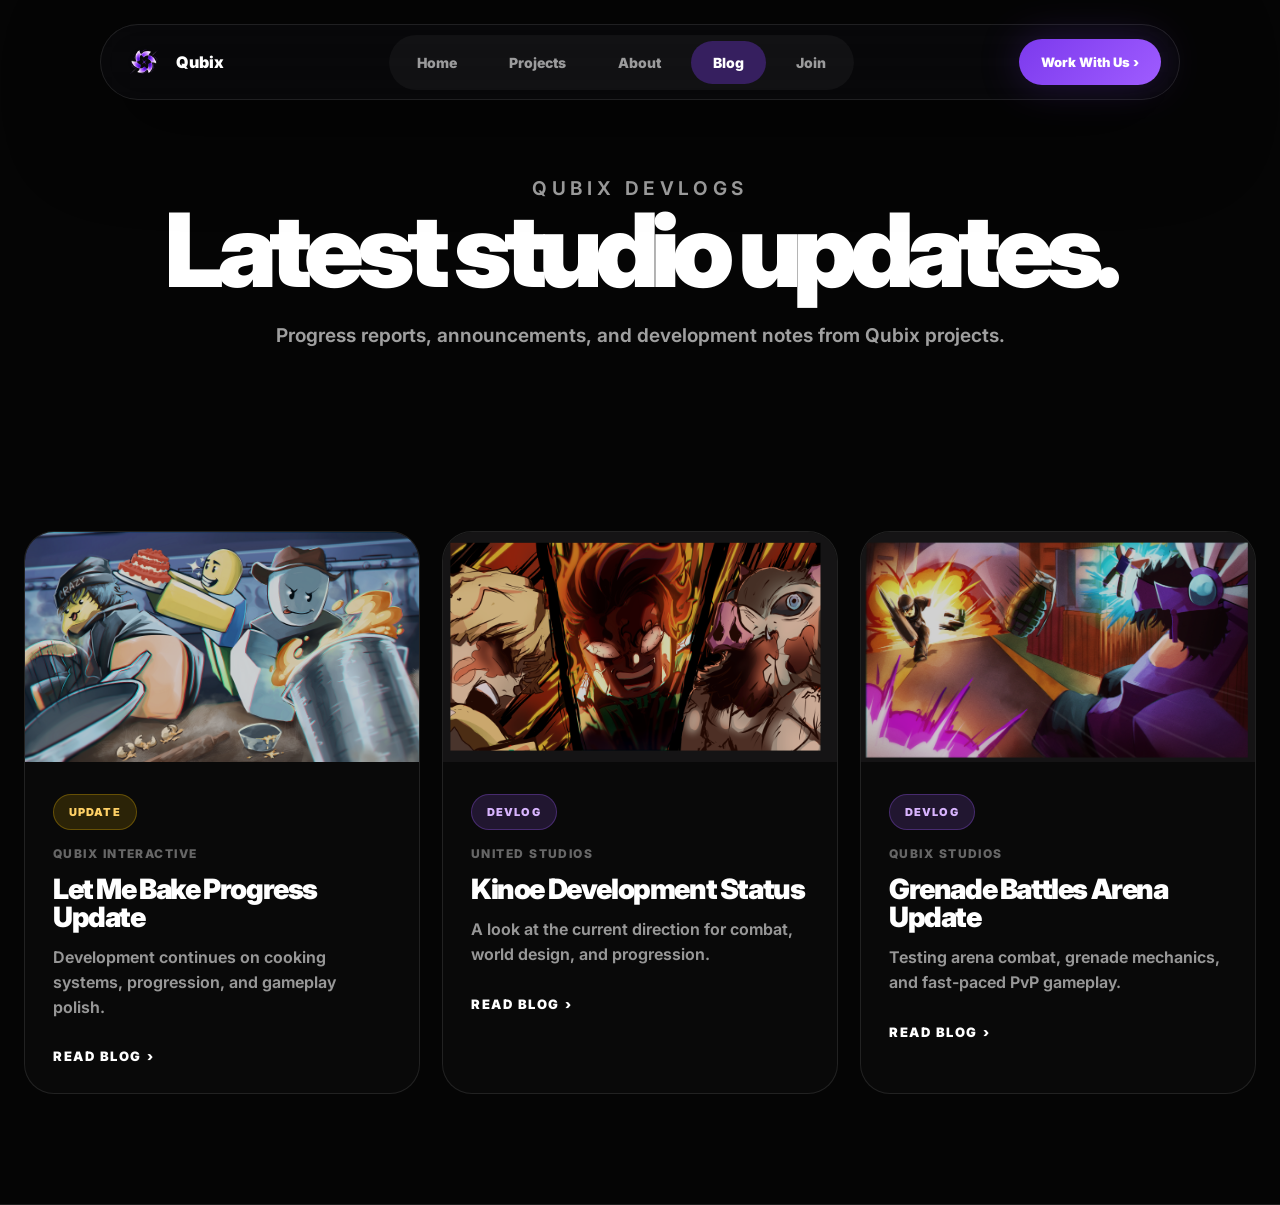
==== blogs.html @ 81e74e98 "Qubix Website Update" ====
<!DOCTYPE html>
<html lang="en">
<head>
  <meta charset="UTF-8" />
  <meta name="viewport" content="width=device-width, initial-scale=1.0" />
  <title>Qubix | Blog</title>

  <link rel="preconnect" href="https://fonts.googleapis.com">
  <link rel="preconnect" href="https://fonts.gstatic.com" crossorigin>
  <link href="https://fonts.googleapis.com/css2?family=Inter:wght@500;600;700;800;900&display=swap" rel="stylesheet">

  <link rel="stylesheet" href="style.css">
</head>

<body>

<nav class="nav">
  <a class="brand" href="/">
    <img src="assets/logo.png" alt="Qubix Logo">
    <span>Qubix</span>
  </a>

  <div class="nav-links">
    <a href="/">Home</a>
    <a href="/projects">Projects</a>
    <a href="/#about">About</a>
    <a class="active" href="/blog">Blog</a>
    <a href="/#join">Join</a>
  </div>

  <a class="nav-btn" href="/#join">Work With Us ›</a>
</nav>

<main class="blog-page">
  <section class="blog-hero-page">
    <p class="eyebrow">QUBIX DEVLOGS</p>
    <h1>Latest studio updates.</h1>
    <p>Progress reports, announcements, and development notes from Qubix projects.</p>
  </section>

  <section class="blog-section">
    <div class="container">
      <div class="blog-grid">

        <article class="blog-card">
          <img src="assets/letmebake.png" alt="Let Me Bake Update">
          <div class="blog-content">
            <span class="blog-tag update">Update</span>
            <small>Qubix Interactive</small>
            <h3>Let Me Bake Progress Update</h3>
            <p>Development continues on cooking systems, progression, and gameplay polish.</p>
            <a href="/Blogs/letmebakeblog.html">Read Blog ›</a>
          </div>
        </article>

        <article class="blog-card">
          <img src="assets/kinoe.png" alt="Kinoe Update">
          <div class="blog-content">
            <span class="blog-tag">Devlog</span>
            <small>United Studios</small>
            <h3>Kinoe Development Status</h3>
            <p>A look at the current direction for combat, world design, and progression.</p>
            <a href="/Blogs/kinoeblog.html">Read Blog ›</a>
          </div>
        </article>

        <article class="blog-card">
          <img src="assets/grenade.png" alt="Grenade Battles Update">
          <div class="blog-content">
            <span class="blog-tag">Devlog</span>
            <small>Qubix Studios</small>
            <h3>Grenade Battles Arena Update</h3>
            <p>Testing arena combat, grenade mechanics, and fast-paced PvP gameplay.</p>
            <a href="/Blogs/grenadebattlesblog.html">Read Blog ›</a>
          </div>
        </article>

      </div>
    </div>
  </section>
</main>

</body>
</html>
---- style.css ----
* {
  margin: 0;
  padding: 0;
  box-sizing: border-box;
}

html {
  scroll-behavior: smooth;
}

:root {
  --bg: #050505;
  --card: #101014;
  --purple: #7c3aed;
  --purple2: #9f5cff;
  --yellow: #ffd166;
  --text: #ffffff;
  --muted: rgba(255,255,255,.62);
  --line: rgba(255,255,255,.1);
}

body {
  font-family: "Inter", sans-serif;
  background: #050505;
  color: var(--text);
  overflow-x: hidden;
}

a {
  color: inherit;
  text-decoration: none;
}

.container {
  width: min(1240px, calc(100% - 48px));
  margin: 0 auto;
}

.dev-pill {
  position: fixed;
  top: 24px;
  left: 24px;
  z-index: 999;
  padding: 10px 18px;
  border-radius: 999px;
  background: rgba(255, 209, 102, .12);
  border: 1px solid rgba(255, 209, 102, .35);
  color: var(--yellow);
  font-size: 13px;
  font-weight: 900;
  backdrop-filter: blur(18px);
}

.nav {
  position: fixed;
  top: 24px;
  left: 50%;
  transform: translateX(-50%);
  width: min(1080px, calc(100% - 36px));
  height: 76px;
  z-index: 100;
  padding: 0 18px 0 22px;
  border-radius: 999px;
  border: 1px solid var(--line);
  background: rgba(10,10,12,.78);
  backdrop-filter: blur(24px);
  box-shadow: 0 24px 90px rgba(0,0,0,.55);
  display: flex;
  align-items: center;
  justify-content: space-between;
}

.brand,
.footer-brand {
  display: flex;
  align-items: center;
  gap: 11px;
  font-weight: 950;
}

.brand img,
.footer-brand img {
  width: 42px;
  height: 42px;
  object-fit: contain;
}

.nav-links {
  display: flex;
  gap: 8px;
  padding: 6px;
  border-radius: 999px;
  background: rgba(255,255,255,.04);
}

.nav-links a {
  padding: 13px 22px;
  border-radius: 999px;
  color: rgba(255,255,255,.58);
  font-size: 14px;
  font-weight: 850;
}

.nav-links a:hover,
.nav-links a.active {
  color: white;
  background: rgba(124,58,237,.35);
}

.nav-btn,
.btn.primary {
  background: linear-gradient(135deg, var(--purple), var(--purple2));
  box-shadow: 0 0 40px rgba(124,58,237,.25);
}

.nav-btn {
  height: 46px;
  padding: 0 22px;
  border-radius: 999px;
  display: inline-flex;
  align-items: center;
  font-size: 13px;
  font-weight: 950;
}

.btn {
  height: 56px;
  padding: 0 30px;
  border-radius: 999px;
  display: inline-flex;
  align-items: center;
  justify-content: center;
  font-size: 14px;
  font-weight: 950;
}

.btn.secondary {
  border: 1px solid var(--line);
  background: rgba(255,255,255,.045);
}

.hero {
  position: relative;
  min-height: 100vh;
  display: flex;
  align-items: center;
  text-align: center;
  overflow: hidden;
  border-bottom: 1px solid var(--line);
}

.hero-bg {
  position: absolute;
  inset: 0;
  background-image: url("assets/Thumbnail.png");
  background-size: cover;
  background-position: center;
  opacity: .22;
}

.hero::after {
  content: "";
  position: absolute;
  inset: 0;
  background:
    linear-gradient(rgba(5,5,5,.72), rgba(5,5,5,.96)),
    radial-gradient(circle at center, rgba(124,58,237,.16), transparent 45%);
}

.hero-inner {
  position: relative;
  z-index: 2;
  padding-top: 105px;
}

.eyebrow {
  color: rgba(255,255,255,.66);
  font-size: 13px;
  font-weight: 950;
  letter-spacing: .24em;
  text-transform: uppercase;
  margin-bottom: 18px;
}

.hero h1 {
  max-width: 1120px;
  margin: 0 auto;
  font-size: clamp(54px, 8vw, 118px);
  line-height: .9;
  letter-spacing: -.065em;
  font-weight: 950;
  text-transform: uppercase;
}

.hero-text {
  margin: 24px auto 0;
  max-width: 820px;
  color: rgba(255,255,255,.72);
  font-size: 20px;
  line-height: 1.55;
  font-weight: 650;
}

.hero-actions {
  margin-top: 34px;
  display: flex;
  justify-content: center;
  gap: 14px;
}

.stats {
  margin: 52px auto 0;
  display: grid;
  grid-template-columns: repeat(3, 1fr);
  gap: 18px;
  max-width: 880px;
}

.stats div {
  padding: 30px 28px;
  border-radius: 18px;
  background: rgba(255,255,255,.08);
  border: 1px solid rgba(255,255,255,.1);
  backdrop-filter: blur(18px);
}

.stats strong {
  display: block;
  font-size: 42px;
  font-weight: 950;
}

.stats span {
  display: block;
  margin-top: 10px;
  text-transform: uppercase;
  font-size: 12px;
  letter-spacing: .06em;
  color: rgba(255,255,255,.62);
  font-weight: 850;
}

.projects-section,
.about-section,
.services-section,
.blog-section,
.join-section {
  padding: 110px 0;
  background: #050505;
  border-bottom: 1px solid var(--line);
}

.section-head {
  max-width: 860px;
  margin-bottom: 58px;
}

.section-head h2,
.about-grid h2,
.join-card h2 {
  font-size: clamp(42px, 5vw, 76px);
  line-height: .92;
  letter-spacing: -.075em;
  font-weight: 950;
}

.section-head p,
.about-copy p,
.join-card p {
  max-width: 760px;
  margin-top: 22px;
  color: var(--muted);
  line-height: 1.6;
  font-size: 18px;
  font-weight: 650;
}

.project-grid,
.blog-grid {
  display: grid;
  grid-template-columns: repeat(3, 1fr);
  gap: 22px;
}

.project-card,
.blog-card {
  position: relative;
  overflow: hidden;
  border-radius: 30px;
  border: 1px solid var(--line);
  background: #090909;
  transition: .3s ease;
}

.project-card {
  min-height: 430px;
}

.project-card:hover,
.service-card:hover,
.blog-card:hover {
  transform: translateY(-7px);
  border-color: rgba(159,92,255,.42);
  box-shadow: 0 35px 110px rgba(124,58,237,.14);
}

.project-card img {
  position: absolute;
  inset: 0;
  width: 100%;
  height: 100%;
  object-fit: cover;
}

.project-shade {
  position: absolute;
  inset: 0;
  background:
    linear-gradient(180deg, transparent 18%, rgba(0,0,0,.94) 82%),
    linear-gradient(90deg, rgba(0,0,0,.45), transparent);
}

.project-info {
  position: absolute;
  left: 28px;
  right: 28px;
  bottom: 28px;
  z-index: 2;
}

.tag,
.blog-tag {
  display: inline-flex;
  padding: 10px 15px;
  border-radius: 999px;
  font-size: 11px;
  font-weight: 950;
  letter-spacing: .1em;
  text-transform: uppercase;
  margin-bottom: 16px;
}

.tag.dev,
.blog-tag {
  color: #d8b4fe;
  background: rgba(159,92,255,.16);
  border: 1px solid rgba(159,92,255,.3);
}

.tag.soon,
.blog-tag.update {
  color: var(--yellow);
  background: rgba(255,196,0,.14);
  border: 1px solid rgba(255,196,0,.28);
}

.project-info h3 {
  font-size: 38px;
  line-height: .95;
  letter-spacing: -.055em;
  font-weight: 950;
  margin-bottom: 12px;
}

.project-info p {
  color: rgba(255,255,255,.66);
  line-height: 1.5;
  font-weight: 650;
}

.about-grid {
  display: grid;
  grid-template-columns: .9fr 1.1fr;
  gap: 80px;
}

.about-copy {
  display: grid;
  gap: 18px;
}

.service-grid {
  display: grid;
  grid-template-columns: repeat(3, 1fr);
  gap: 18px;
}

.service-card {
  min-height: 280px;
  padding: 32px;
  border-radius: 26px;
  border: 1px solid var(--line);
  background:
    radial-gradient(circle at top right, rgba(124,58,237,.16), transparent 34%),
    rgba(255,255,255,.035);
  transition: .3s ease;
}

.service-card span {
  display: inline-flex;
  width: 50px;
  height: 50px;
  border-radius: 16px;
  align-items: center;
  justify-content: center;
  background: rgba(124,58,237,.16);
  border: 1px solid rgba(159,92,255,.24);
  color: var(--purple2);
  font-size: 13px;
  font-weight: 950;
  margin-bottom: 46px;
}

.service-card h3 {
  font-size: 27px;
  font-weight: 950;
  letter-spacing: -.04em;
  margin-bottom: 12px;
}

.service-card p {
  color: rgba(255,255,255,.58);
  line-height: 1.6;
  font-weight: 650;
}

.blog-card img {
  width: 100%;
  height: 230px;
  object-fit: cover;
  filter: grayscale(.18) brightness(.82);
}

.blog-content {
  padding: 28px;
}

.blog-content small {
  display: block;
  color: rgba(255,255,255,.38);
  font-size: 12px;
  font-weight: 850;
  margin-bottom: 14px;
  text-transform: uppercase;
  letter-spacing: .12em;
}

.blog-content h3 {
  font-size: 28px;
  line-height: 1;
  letter-spacing: -.05em;
  font-weight: 950;
  margin-bottom: 14px;
}

.blog-content p {
  color: rgba(255,255,255,.58);
  line-height: 1.55;
  font-weight: 650;
  margin-bottom: 26px;
}

.blog-content a {
  font-weight: 950;
  font-size: 13px;
  letter-spacing: .12em;
  text-transform: uppercase;
}

.join-card {
  padding: 70px;
  border-radius: 34px;
  border: 1px solid rgba(159,92,255,.24);
  background:
    radial-gradient(circle at 90% 20%, rgba(124,58,237,.20), transparent 30%),
    linear-gradient(135deg, #090909, #111016);
}

.join-actions {
  margin-top: 34px;
  display: flex;
  gap: 14px;
}

footer {
  padding: 78px 0 36px;
  background: #050505;
}

.footer-grid {
  display: grid;
  grid-template-columns: 1.5fr 1fr 1fr 1.2fr;
  gap: 56px;
}

.footer-grid p,
.footer-grid a {
  color: rgba(255,255,255,.5);
  line-height: 1.55;
  font-weight: 650;
}

.footer-grid h4 {
  color: rgba(255,255,255,.36);
  font-size: 12px;
  font-weight: 950;
  letter-spacing: .22em;
  text-transform: uppercase;
  margin-bottom: 20px;
}

.footer-grid div:not(:first-child) a {
  display: block;
  margin-bottom: 14px;
}

.copyright {
  border-top: 1px solid var(--line);
  margin-top: 58px;
  padding-top: 26px;
  color: rgba(255,255,255,.28);
  font-size: 13px;
  font-weight: 700;
}

@media (max-width: 1050px) {
  .project-grid,
  .blog-grid,
  .service-grid,
  .about-grid,
  .footer-grid,
  .stats {
    grid-template-columns: 1fr;
  }
}

@media (max-width: 760px) {
  .dev-pill {
    display: none;
  }

  .nav {
    top: 14px;
    height: auto;
    padding: 14px;
    border-radius: 24px;
  }

  .nav-links {
    display: none;
  }

  .container {
    width: min(100% - 28px, 1240px);
  }

  .hero {
    min-height: auto;
    padding: 140px 0 80px;
  }

  .hero h1 {
    font-size: 44px;
  }

  .hero-text {
    font-size: 16px;
  }

  .hero-actions,
  .join-actions {
    flex-direction: column;
  }

  .btn {
    width: 100%;
  }

  .projects-section,
  .about-section,
  .services-section,
  .blog-section,
  .join-section {
    padding: 76px 0;
  }

  .join-card {
    padding: 34px;
  }
}

.hero {
  min-height: auto;
  padding: 150px 0 90px;
}

.hero-inner {
  padding-top: 80px;
}

.stats {
  grid-template-columns: repeat(3, 1fr);
  margin-bottom: 40px;
}

.projects-section {
  margin-top: 0;
  padding-top: 120px;
  position: relative;
  z-index: 2;
  background: #050505;
}

.projects-section .section-head {
  text-align: center;
  margin-left: auto;
  margin-right: auto;
}

.project-grid {
  margin-top: 60px;
}

@media (max-width: 900px) {
  .stats {
    grid-template-columns: 1fr;
  }

  .hero {
    padding-bottom: 70px;
  }
}

.blog-page {
  padding-top: 150px;
  background: #050505;
  min-height: 100vh;
}

.blog-hero-page {
  width: min(1240px, calc(100% - 48px));
  margin: 0 auto 70px;
  text-align: center;
}

.blog-hero-page h1 {
  font-size: clamp(54px, 8vw, 110px);
  line-height: .9;
  letter-spacing: -.075em;
  font-weight: 950;
}

.blog-hero-page p {
  max-width: 760px;
  margin: 24px auto 0;
  color: rgba(255,255,255,.62);
  font-size: 19px;
  line-height: 1.6;
  font-weight: 650;
}
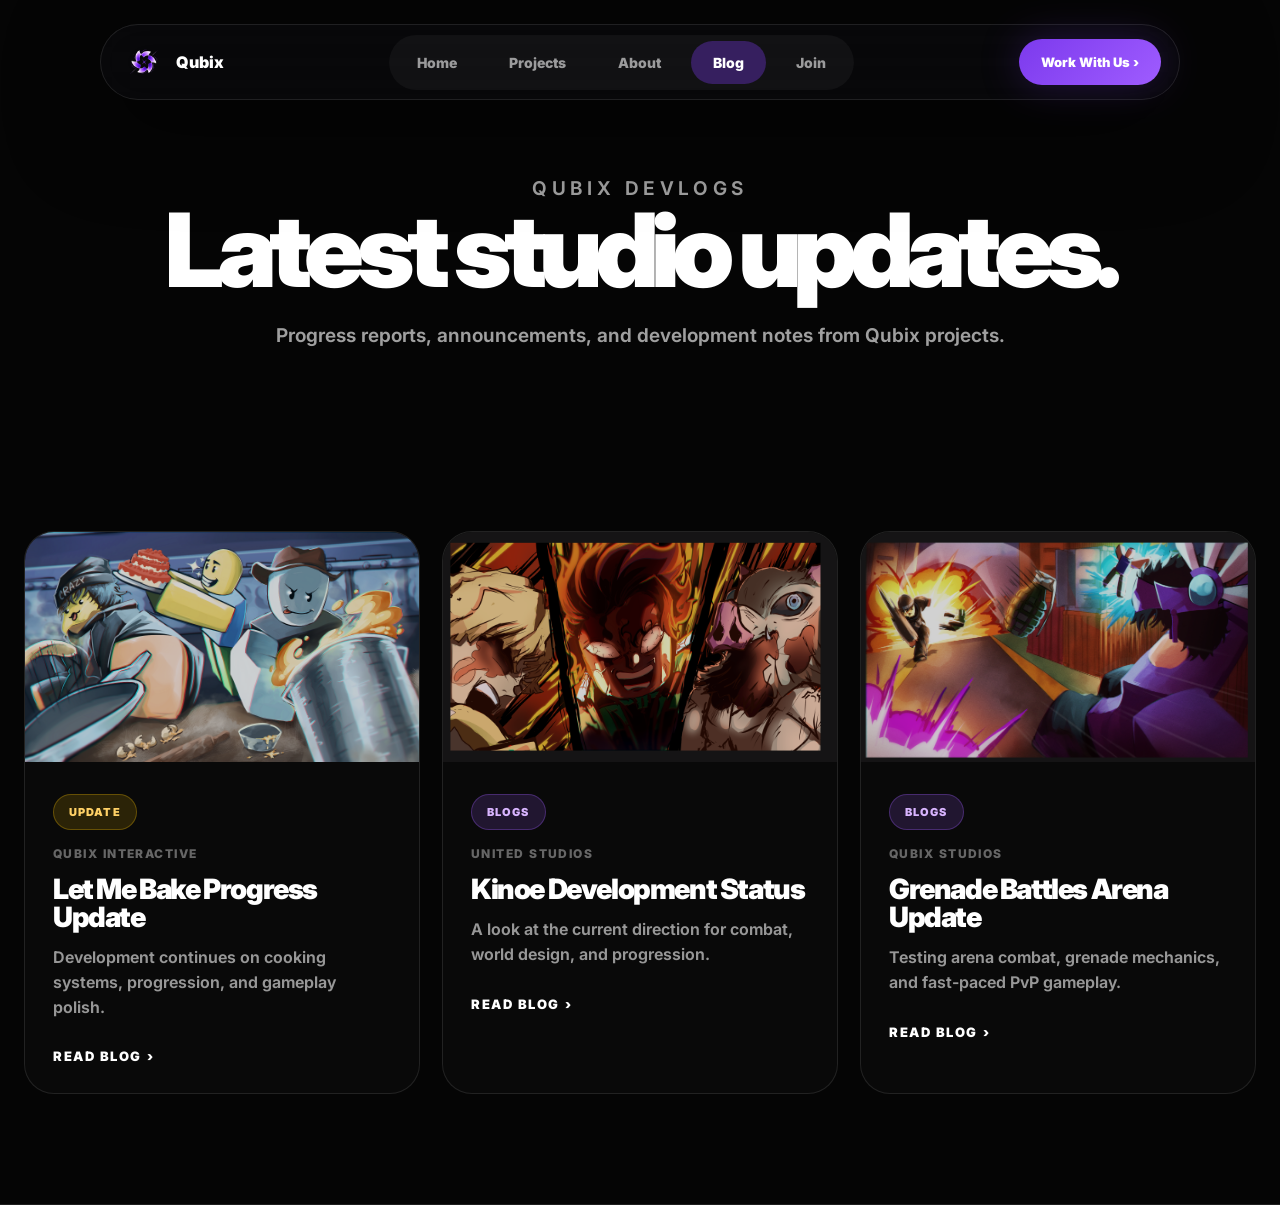
==== commit 9172027b: "Fix blog navbar link" ====
--- a/blogs.html
+++ b/blogs.html
@@ -56,7 +56,7 @@
         <article class="blog-card">
           <img src="assets/kinoe.png" alt="Kinoe Update">
           <div class="blog-content">
-            <span class="blog-tag">Devlog</span>
+            <span class="blog-tag">Blogs</span>
             <small>United Studios</small>
             <h3>Kinoe Development Status</h3>
             <p>A look at the current direction for combat, world design, and progression.</p>
@@ -67,7 +67,7 @@
         <article class="blog-card">
           <img src="assets/grenade.png" alt="Grenade Battles Update">
           <div class="blog-content">
-            <span class="blog-tag">Devlog</span>
+            <span class="blog-tag">Blogs</span>
             <small>Qubix Studios</small>
             <h3>Grenade Battles Arena Update</h3>
             <p>Testing arena combat, grenade mechanics, and fast-paced PvP gameplay.</p>
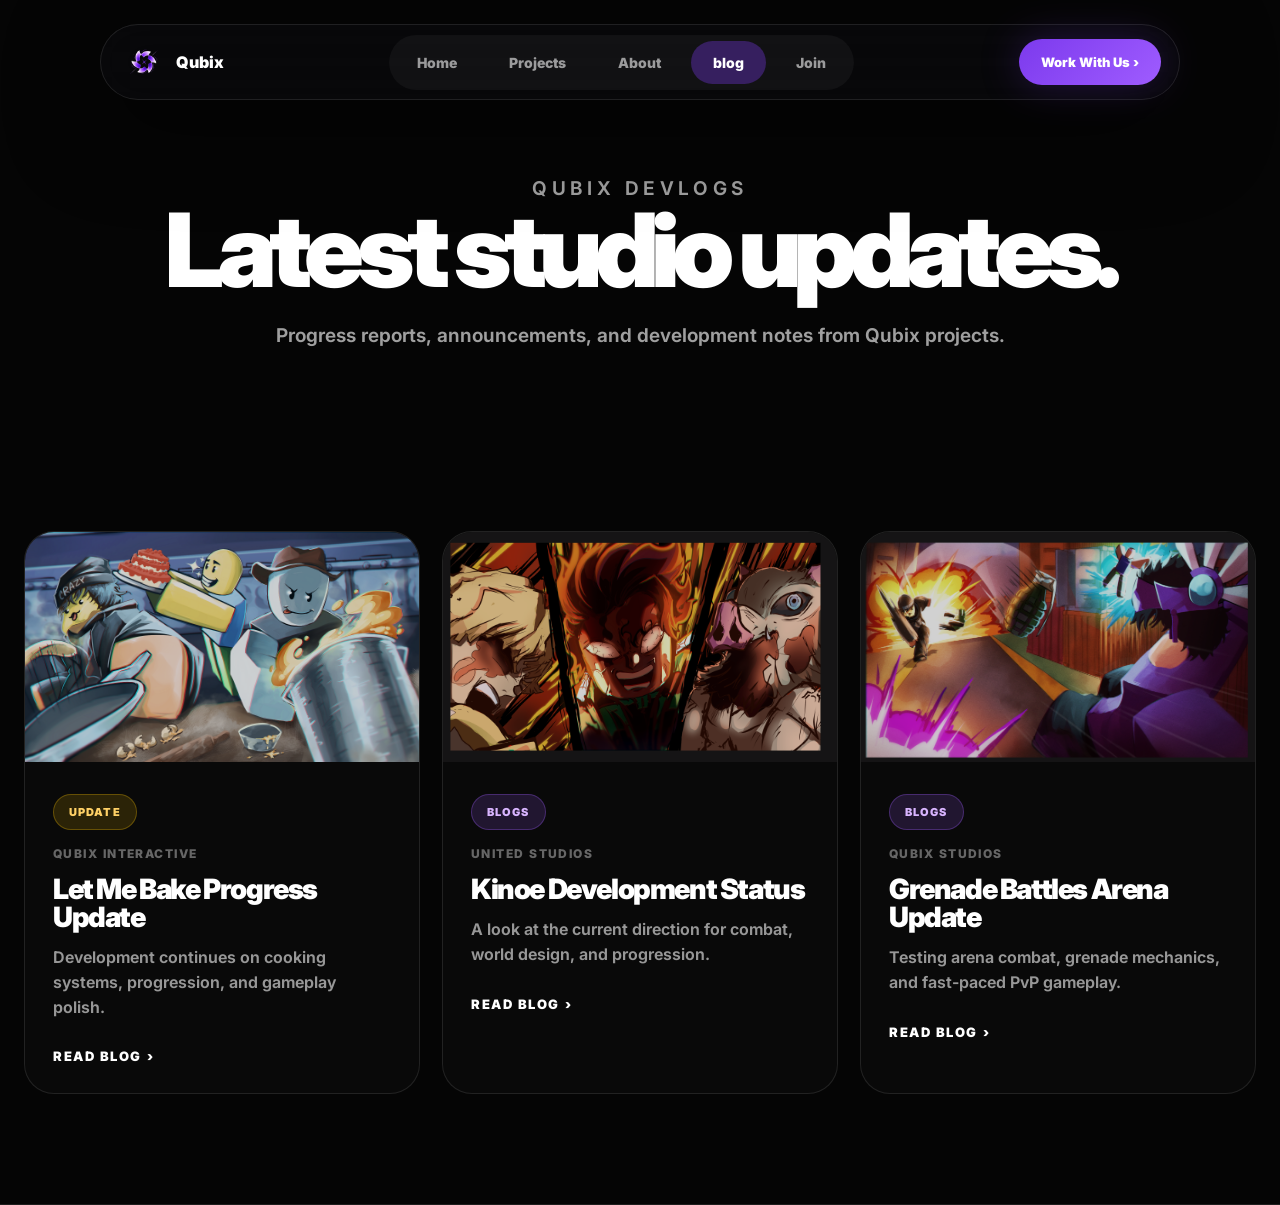
==== commit 2d9cce79: "Fix blog again" ====
--- a/blogs.html
+++ b/blogs.html
@@ -23,9 +23,9 @@
   <div class="nav-links">
     <a href="/">Home</a>
     <a href="/projects">Projects</a>
-    <a href="/#about">About</a>
-    <a class="active" href="/blog">Blog</a>
-    <a href="/#join">Join</a>
+    <a href="/about">About</a>
+    <a class="active" href="/blogs.html">blog</a>
+    <a href="/join">Join</a>
   </div>
 
   <a class="nav-btn" href="/#join">Work With Us ›</a>
@@ -49,7 +49,7 @@
             <small>Qubix Interactive</small>
             <h3>Let Me Bake Progress Update</h3>
             <p>Development continues on cooking systems, progression, and gameplay polish.</p>
-            <a href="/Blogs/letmebakeblog.html">Read Blog ›</a>
+            <a href="/blogs/letmebakeblogs.html">Read Blog ›</a>
           </div>
         </article>
 
@@ -60,18 +60,18 @@
             <small>United Studios</small>
             <h3>Kinoe Development Status</h3>
             <p>A look at the current direction for combat, world design, and progression.</p>
-            <a href="/Blogs/kinoeblog.html">Read Blog ›</a>
+            <a href="/blogs/kinoeblogs.html">Read Blog ›</a>
           </div>
         </article>
 
         <article class="blog-card">
           <img src="assets/grenade.png" alt="Grenade Battles Update">
           <div class="blog-content">
-            <span class="blog-tag">Blogs</span>
+            <span class="blog-tag">blogs</span>
             <small>Qubix Studios</small>
             <h3>Grenade Battles Arena Update</h3>
             <p>Testing arena combat, grenade mechanics, and fast-paced PvP gameplay.</p>
-            <a href="/Blogs/grenadebattlesblog.html">Read Blog ›</a>
+            <a href="/blogs/grenadebattlesblogs.html">Read Blog ›</a>
           </div>
         </article>
 
